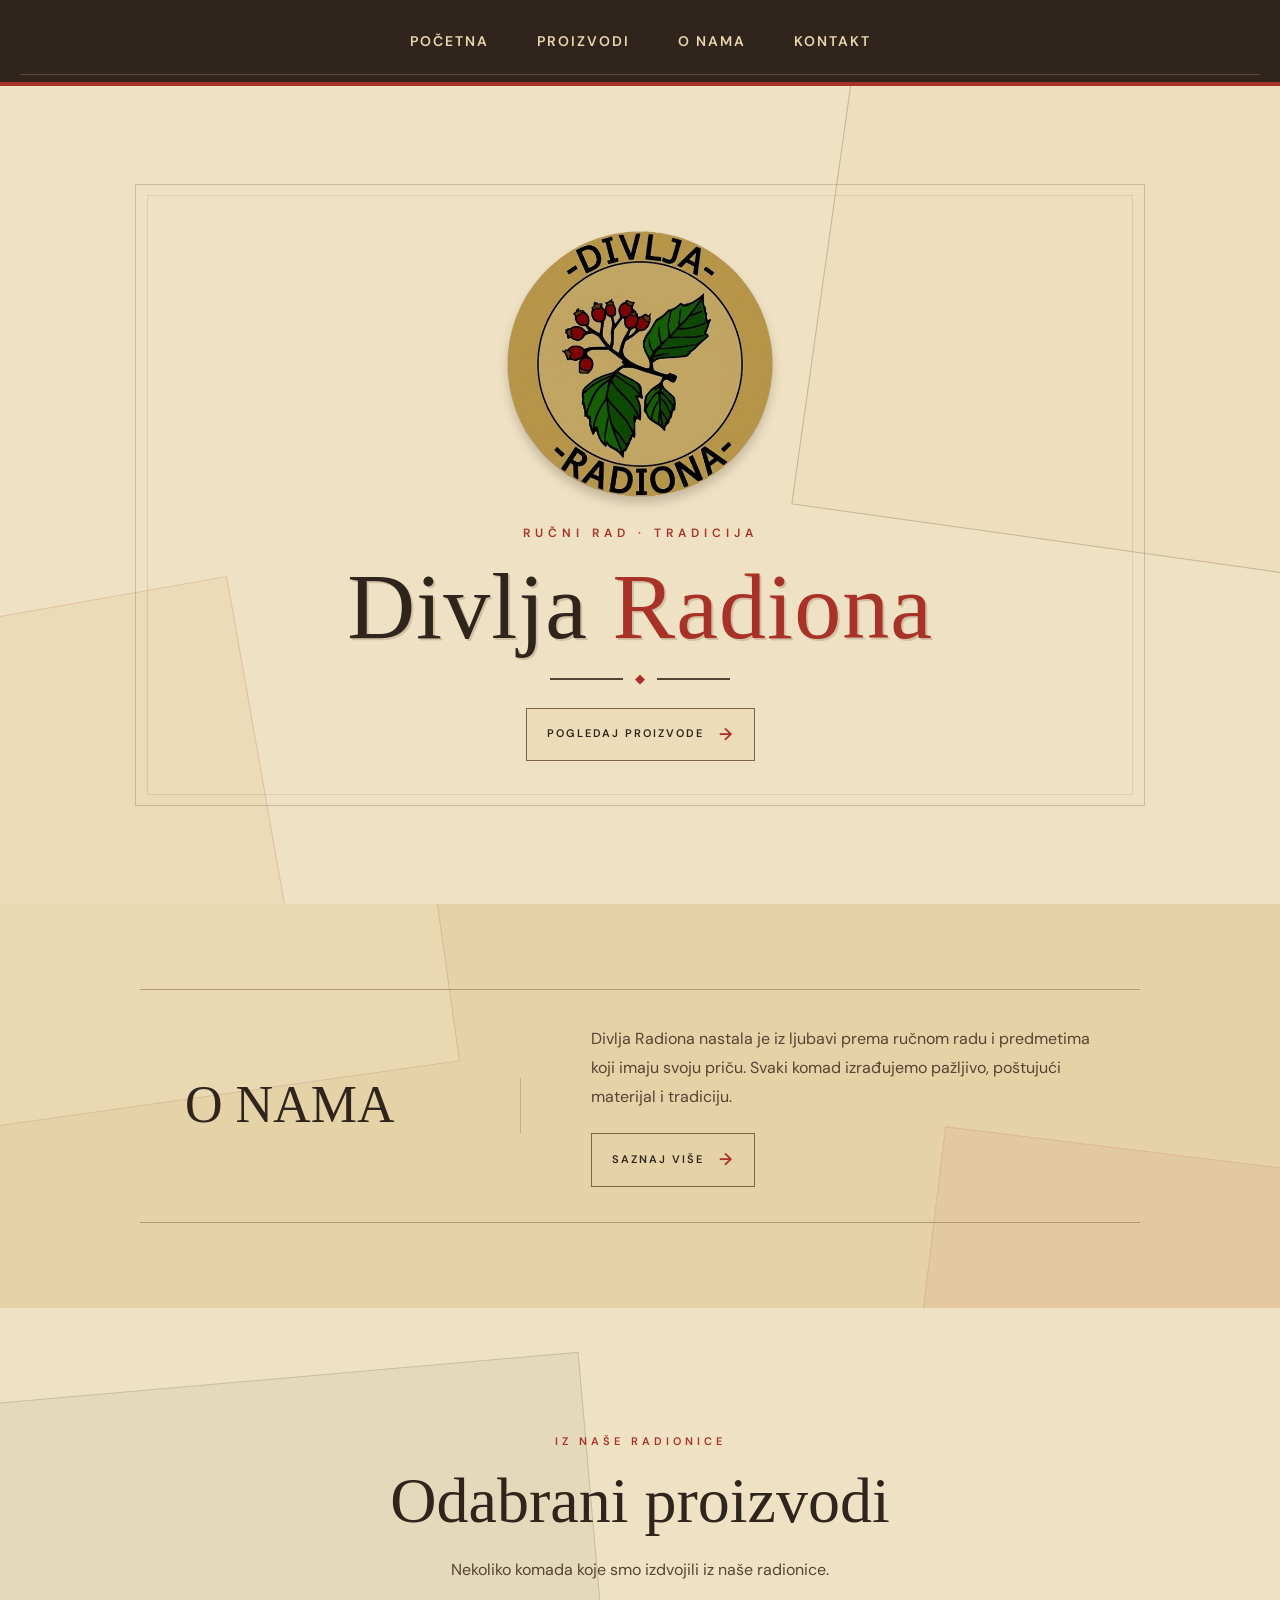
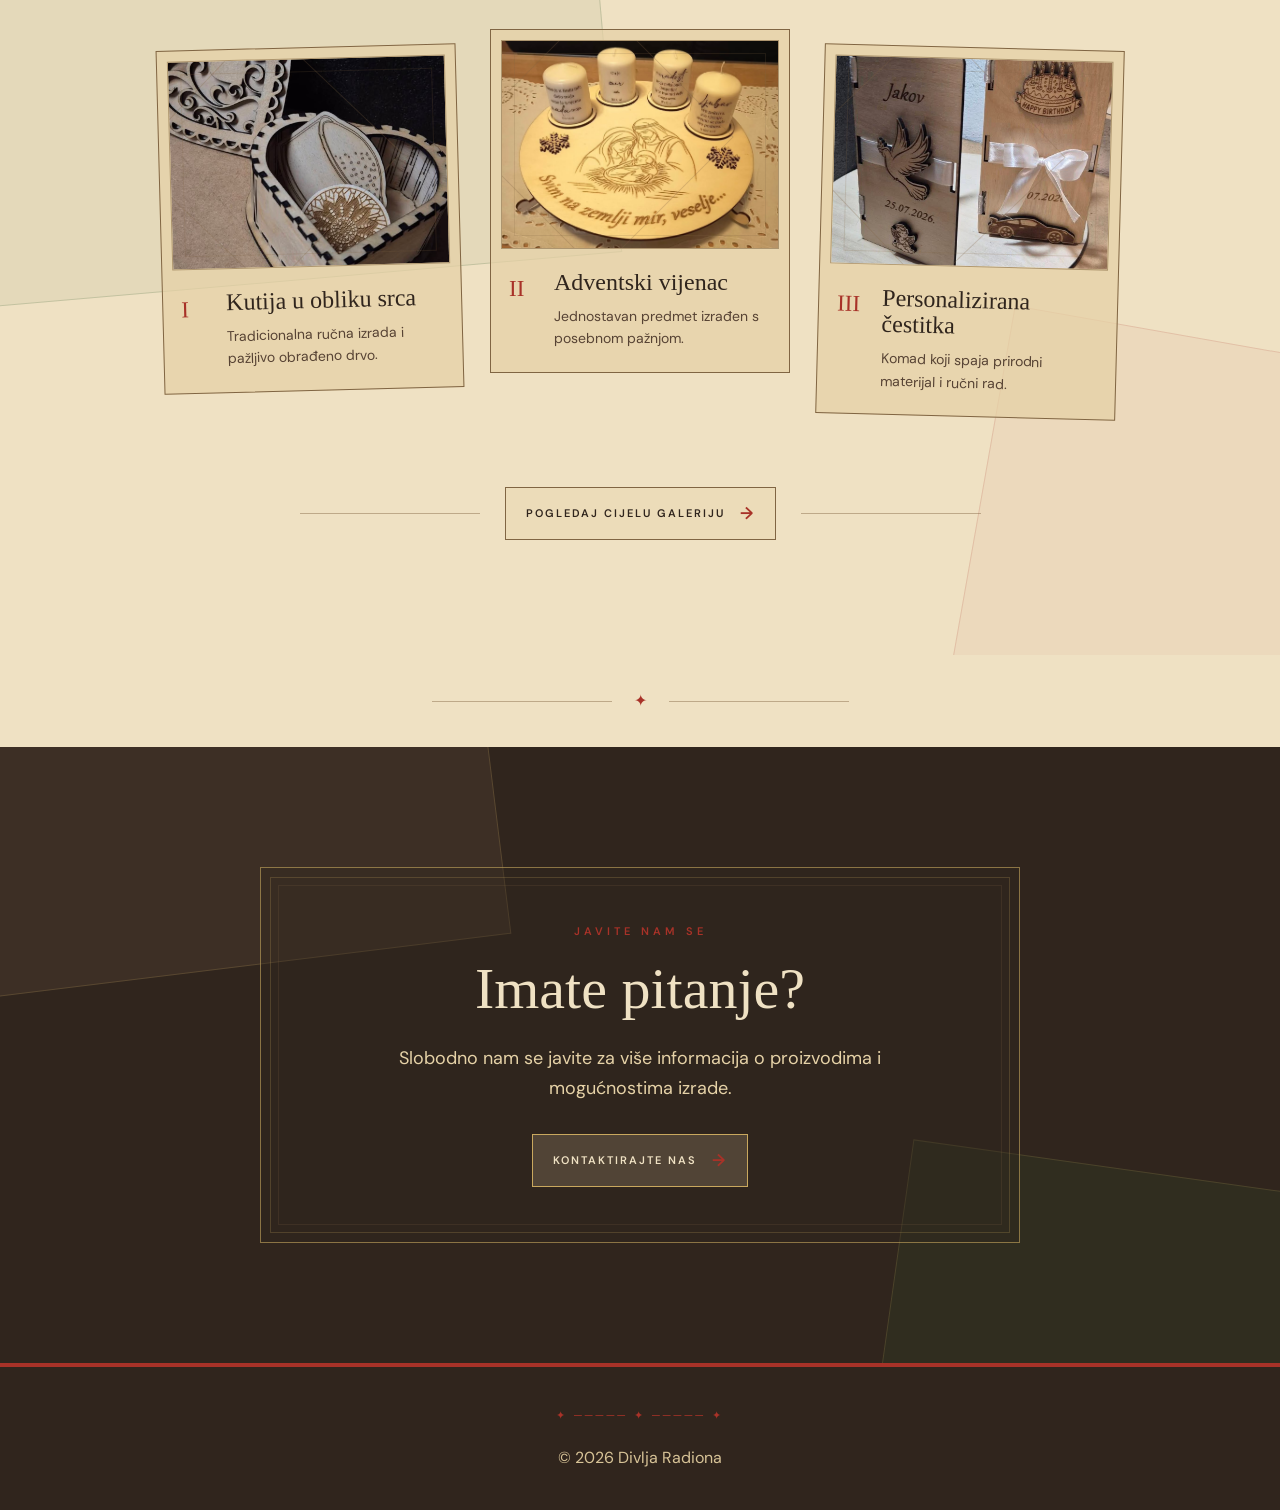
==== index.html @ 83c1707a "Initial commit" ====
<!DOCTYPE html>
<html lang="hr">

<head>
    <meta charset="UTF-8">
    <meta name="viewport" content="width=device-width, initial-scale=1.0">

    <meta name="description" content="Divlja Radiona – ručno izrađeni proizvodi.">

    <link rel="icon" type="image/png" href="images/logo.png">

    <title>Divlja Radiona</title>

    <link rel="preconnect" href="https://fonts.googleapis.com">
    <link rel="preconnect" href="https://fonts.gstatic.com" crossorigin>

    <link href="https://fonts.googleapis.com/css2?family=DM+Sans:wght@400;500;600&family=IM+Fell+English+SC&display=swap" rel="stylesheet">

    <link rel="stylesheet" href="style.css">
</head>

<body>

    <header class="header">
        <div class="nav-container">
            <nav class="navigation">
                <a href="#pocetna">Početna</a>
                <a href="proizvodi.html">Proizvodi</a>
                <a href="o-nama.html">O nama</a>
                <a href="kontakt.html">Kontakt</a>
            </nav>
        </div>
    </header>

    <main>

        <section class="hero" id="pocetna">

            <div class="hero-content">

                <img src="images/logo.png" alt="Divlja Radiona" class="hero-logo">

                <p class="hero-subtitle">
                    RUČNI RAD · TRADICIJA
                </p>

                <h1>
                    Divlja <span>Radiona</span>
                </h1>

                <div class="hero-line"></div>

                <a href="proizvodi.html" class="hero-button">
                    Pogledaj proizvode
                </a>

            </div>

        </section>

        <section class="about-section" id="o-nama">

            <div class="about-inner">

                <div class="about-heading">

                    <h2>O NAMA</h2>

                </div>

                <div class="about-text">

                    <p>
                        Divlja Radiona nastala je iz ljubavi prema
                        ručnom radu i predmetima koji imaju
                        svoju priču. Svaki komad izrađujemo pažljivo,
                        poštujući materijal i tradiciju.
                    </p>

                    <a href="o-nama.html" class="about-button">
                        Saznaj više
                        <span>→</span>
                    </a>

                </div>

            </div>

        </section>

        <section class="products-section" id="proizvodi">

            <div class="products-inner">

                <div class="products-heading">

                    <p class="section-label">
                        IZ NAŠE RADIONICE
                    </p>

                    <h2>
                        Odabrani proizvodi
                    </h2>

                    <p class="products-intro">
                        Nekoliko komada koje smo izdvojili iz naše
                        radionice.
                    </p>

                </div>


                <div class="products-grid">


                    <article class="product-card">

                        <div class="product-image">

                            <img
                                src="images/proizvodi/Kutijasrce2.jpeg"
                                alt="Kutija u obliku srca"
                            >

                        </div>

                        <div class="product-info">

                            <span class="product-number">I</span>

                            <div>

                                <h3>
                                    Kutija u obliku srca
                                </h3>

                                <p>
                                    Tradicionalna ručna izrada
                                    i pažljivo obrađeno drvo.
                                </p>

                            </div>

                        </div>

                    </article>


                    <article class="product-card">

                        <div class="product-image">

                            <img
                                src="images/proizvodi/advent2.jpg"
                                alt="Adventski vijenac"
                            >

                        </div>

                        <div class="product-info">

                            <span class="product-number">II</span>

                            <div>

                                <h3>
                                    Adventski vijenac
                                </h3>

                                <p>
                                    Jednostavan predmet izrađen
                                    s posebnom pažnjom.
                                </p>

                            </div>

                        </div>

                    </article>


                    <article class="product-card">

                        <div class="product-image">

                            <img
                                src="images/proizvodi/čestitke.jpeg"
                                alt="Personalizirana čestitka"
                            >

                        </div>

                        <div class="product-info">

                            <span class="product-number">III</span>

                            <div>

                                <h3>
                                    Personalizirana čestitka
                                </h3>

                                <p>
                                    Komad koji spaja prirodni
                                    materijal i ručni rad.
                                </p>

                            </div>

                        </div>

                    </article>


                </div>


                <div class="products-footer">

                    <div class="products-footer-line"></div>

                    <a href="proizvodi.html" class="gallery-button">
                        Pogledaj cijelu galeriju
                        <span>→</span>
                    </a>

                    <div class="products-footer-line"></div>

                </div>

            </div>

        </section>

        <div class="section-divider">

            <span class="divider-line"></span>

            <span class="divider-symbol">✦</span>

            <span class="divider-line"></span>

        </div>


        <section class="contact-section" id="kontakt">

            <div class="contact-content">

                <p class="section-label">
                    JAVITE NAM SE
                </p>

                <h2>
                    Imate pitanje?
                </h2>

                <p>
                    Slobodno nam se javite za više informacija
                    o proizvodima i mogućnostima izrade.
                </p>

                <a href="kontakt.html" class="contact-button">
                    Kontaktirajte nas
                </a>

            </div>

        </section>

    </main>

    <footer class="footer">

        <p>
            © 2026 Divlja Radiona
        </p>

    </footer>

</body>
</html>
---- style.css ----
:root {
    --cream: #efe1c3;
    --paper: #e6d2a7;
    --gold: #c9a85e;

    --brown: #30251d;
    --brown-light: #574334;

    --red: #a83228;
    --red-dark: #7f241e;

    --green: #315b2c;
    --green-dark: #203d1d;

    --line: #806543;
}

* {
    margin: 0;
    padding: 0;
    box-sizing: border-box;
}

html {
    scroll-behavior: smooth;
}

body {
    font-family: "DM Sans", sans-serif;
    color: var(--brown);
    background-color: var(--cream);
    line-height: 1.6;
    overflow-x: hidden;
}

.header {
    background-color: var(--brown);
    border-bottom: 4px solid var(--red);
    position: relative;
    z-index: 10;
}

.header::after {
    content: "";
    position: absolute;
    left: 20px;
    right: 20px;
    bottom: 7px;
    height: 1px;
    background-color: #8b704d;
    opacity: 0.5;
}

.nav-container {
    max-width: 1200px;
    min-height: 82px;
    margin: 0 auto;
    padding: 0 30px;

    display: flex;
    justify-content: center;
    align-items: center;
}

.navigation {
    display: flex;
    align-items: center;
    justify-content: center;
    gap: 48px;
}

.navigation a {
    color: #ead7ad;
    text-decoration: none;
    font-size: 14px;
    font-weight: 600;
    letter-spacing: 2px;
    text-transform: uppercase;
    transition: 0.25s ease;
}

.navigation a:hover {
    color: #c94739;
}

.hero {
    min-height: calc(100vh - 82px);
    padding: 80px 25px;

    display: flex;
    align-items: center;
    justify-content: center;
    text-align: center;

    position: relative;
    overflow: hidden;
    background-color: var(--cream);
}

.hero::before {
    content: "";
    position: absolute;
    width: 720px;
    height: 720px;
    border: 1px solid rgba(128, 101, 67, 0.35);
    transform: rotate(8deg);
    right: -280px;
    top: -250px;
    background-color: rgba(230, 210, 167, 0.22);
    pointer-events: none;
}

.hero::after {
    content: "";
    position: absolute;
    width: 580px;
    height: 580px;
    border: 1px solid rgba(168, 50, 40, 0.16);
    transform: rotate(-10deg);
    left: -300px;
    bottom: -300px;
    background-color: rgba(201, 168, 94, 0.10);
    pointer-events: none;
}

.hero-content {
    width: 100%;
    max-width: 850px;

    display: flex;
    flex-direction: column;
    align-items: center;

    position: relative;
    z-index: 2;
}

.hero-content::before {
    content: "";
    position: absolute;
    inset: -45px -80px;
    border: 1px solid rgba(128, 101, 67, 0.30);
    pointer-events: none;
}

.hero-content::after {
    content: "";
    position: absolute;
    inset: -34px -68px;
    border: 1px solid rgba(128, 101, 67, 0.16);
    pointer-events: none;
}

.hero-logo {
    width: 270px;
    height: 270px;
    object-fit: contain;
    margin-bottom: 25px;

    filter: drop-shadow(0 7px 5px rgba(48, 37, 29, 0.20));
    transition: transform 0.3s ease;
}

.hero-logo:hover {
    transform: scale(1.025) rotate(-1deg);
}

.hero-subtitle {
    color: var(--red);
    font-size: 12px;
    font-weight: 600;
    letter-spacing: 5px;
    margin-bottom: 15px;
}

.hero h1 {
    font-family: "IM Fell English SC", serif;
    font-weight: 400;
    color: var(--brown);
    font-size: clamp(52px, 8vw, 94px);
    line-height: 1;
    margin-bottom: 25px;
    letter-spacing: 1px;

    text-shadow: 2px 2px 0 rgba(128, 101, 67, 0.25);
}

.hero h1 span {
    color: var(--red);
}

.hero-line {
    width: 180px;
    height: 2px;
    background-color: var(--brown-light);
    margin-bottom: 28px;
    position: relative;
}

.hero-line::before {
    content: "◆";
    position: absolute;
    left: 50%;
    top: 50%;
    transform: translate(-50%, -50%);
    background-color: var(--cream);
    padding: 0 12px;
    color: var(--red);
    font-size: 13px;
}

.hero-button {
    display: inline-flex;
    align-items: center;
    gap: 15px;
    padding: 12px 20px;

    background-color: rgba(230, 210, 167, 0.35);
    color: var(--brown);
    border: 1px solid var(--line);

    text-decoration: none;
    text-transform: uppercase;
    font-size: 11px;
    font-weight: 600;
    letter-spacing: 2px;

    transition: 0.25s ease;
}

.hero-button::after {
    content: "→";
    color: var(--red);
    font-size: 17px;
    transition: transform 0.25s ease;
}

.hero-button:hover {
    background-color: var(--green);
    border-color: var(--green);
    color: var(--cream);
}

.hero-button:hover::after {
    color: var(--cream);
    transform: translateX(4px);
}

.about-section {
    position: relative;
    padding: 85px 45px;
    overflow: hidden;
    background-color: var(--paper);
}

.about-section::before {
    content: "";
    position: absolute;
    width: 620px;
    height: 300px;
    left: -180px;
    top: -100px;
    transform: rotate(-8deg);
    background-color: rgba(239, 225, 195, 0.35);
    border: 1px solid rgba(128, 101, 67, 0.22);
    pointer-events: none;
}

.about-section::after {
    content: "";
    position: absolute;
    width: 500px;
    height: 250px;
    right: -150px;
    bottom: -100px;
    transform: rotate(7deg);
    background-color: rgba(168, 50, 40, 0.05);
    border: 1px solid rgba(168, 50, 40, 0.12);
    pointer-events: none;
}

.about-inner {
    max-width: 1000px;
    margin: 0 auto;

    display: grid;
    grid-template-columns: 0.8fr 1.2fr;
    gap: 70px;
    align-items: center;

    position: relative;
    z-index: 2;

    padding: 35px 45px;
    border-top: 1px solid rgba(128, 101, 67, 0.5);
    border-bottom: 1px solid rgba(128, 101, 67, 0.5);
}

.about-heading {
    position: relative;
    padding-right: 35px;
    border-right: 1px solid rgba(128, 101, 67, 0.35);
}

.about-heading h2 {
    font-family: "IM Fell English SC", serif;
    font-size: clamp(38px, 5vw, 52px);
    font-weight: 400;
    line-height: 1.05;
    color: var(--brown);
}

.about-text {
    max-width: 620px;
}

.about-text p {
    color: var(--brown-light);
    font-size: 16px;
    line-height: 1.8;
    margin-bottom: 22px;
}

.about-button {
    display: inline-flex;
    align-items: center;
    gap: 15px;
    padding: 12px 20px;

    background-color: rgba(230, 210, 167, 0.35);
    color: var(--brown);
    border: 1px solid var(--line);

    text-decoration: none;
    text-transform: uppercase;
    font-size: 11px;
    font-weight: 600;
    letter-spacing: 2px;

    transition: 0.25s ease;
}

.about-button span {
    color: var(--red);
    font-size: 17px;
    transition: transform 0.25s ease;
}

.about-button:hover {
    background-color: var(--green);
    border-color: var(--green);
    color: var(--cream);
}

.about-button:hover span {
    color: var(--cream);
    transform: translateX(4px);
}

.products-section {
    position: relative;
    overflow: hidden;
    padding: 125px 45px 115px;
    background-color: var(--cream);
}

.products-section::before {
    content: "";
    position: absolute;
    width: 850px;
    height: 500px;
    background-color: rgba(49, 91, 44, 0.06);
    border: 1px solid rgba(49, 91, 44, 0.18);
    transform: rotate(-5deg);
    top: 80px;
    left: -250px;
    pointer-events: none;
}

.products-section::after {
    content: "";
    position: absolute;
    width: 600px;
    height: 600px;
    background-color: rgba(168, 50, 40, 0.045);
    border: 1px solid rgba(168, 50, 40, 0.15);
    transform: rotate(10deg);
    right: -280px;
    bottom: -300px;
    pointer-events: none;
}

.products-inner {
    max-width: 1120px;
    margin: 0 auto;
    position: relative;
    z-index: 2;
}

.products-heading {
    text-align: center;
    max-width: 650px;
    margin: 0 auto 65px;
}

.products-heading .section-label {
    color: var(--red);
    font-size: 11px;
    font-weight: 600;
    letter-spacing: 4px;
    margin-bottom: 16px;
}

.products-heading h2 {
    font-family: "IM Fell English SC", serif;
    font-weight: 400;
    color: var(--brown);
    font-size: clamp(42px, 6vw, 64px);
    line-height: 1.1;
}

.products-intro {
    color: var(--brown-light);
    margin-top: 20px;
    font-size: 16px;
}

.products-grid {
    width: 100%;
    max-width: 960px;
    margin: 0 auto;

    display: grid;
    grid-template-columns: repeat(3, minmax(0, 1fr));
    gap: 30px;
    align-items: start;
}

.product-card {
    position: relative;
    width: 100%;
    min-width: 0;
    padding: 10px;

    background-color: rgba(230, 210, 167, 0.72);
    border: 1px solid var(--line);

    transition: transform 0.3s ease, box-shadow 0.3s ease;
}

.product-card:nth-child(1) {
    transform: rotate(-1.5deg);
}

.product-card:nth-child(2) {
    transform: translateY(-18px);
}

.product-card:nth-child(3) {
    transform: rotate(1.5deg);
}

.product-image {
    position: relative;
    width: 100%;
    aspect-ratio: 4 / 3;
    overflow: hidden;

    background-color: var(--paper);
    border: 1px solid rgba(128, 101, 67, 0.55);
}

.product-image img {
    position: absolute;
    inset: 0;

    display: block;
    width: 100%;
    height: 100%;

    object-fit: cover;
    object-position: center;

    transition: transform 0.5s ease;
}


.product-image::before {
    content: "";
    position: absolute;
    z-index: 1;

    width: 190px;
    height: 190px;

    border: 1px solid rgba(128, 101, 67, 0.25);
    transform: rotate(45deg);

    pointer-events: none;
}

.product-image::after {
    content: "";
    position: absolute;
    z-index: 2;

    inset: 12px;

    border: 1px solid rgba(128, 101, 67, 0.18);

    pointer-events: none;
}

.product-info {
    display: grid;
    grid-template-columns: 35px minmax(0, 1fr);
    gap: 10px;
    padding: 20px 8px 12px;
}

.product-number {
    font-family: "IM Fell English SC", serif;
    color: var(--red);
    font-size: 23px;
    padding-top: 2px;
}

.product-info h3 {
    font-family: "IM Fell English SC", serif;
    font-size: clamp(19px, 2vw, 24px);
    font-weight: 400;
    line-height: 1.1;
    color: var(--brown);
    margin-bottom: 10px;
}

.product-info p {
    font-size: 14px;
    color: var(--brown-light);
    line-height: 1.6;
}

@media (hover: hover) {

    .product-card:hover {
        transform: translateY(-8px) rotate(0deg);

        box-shadow: 8px 8px 0 rgba(48, 37, 29, 0.13);
    }

    .product-card:hover .product-image img {
        transform: scale(1.04);
    }
}

.products-footer {
    display: flex;
    align-items: center;
    justify-content: center;
    gap: 25px;
    margin-top: 70px;
}

.products-footer-line {
    height: 1px;
    flex: 1;
    max-width: 180px;
    background-color: var(--line);
    opacity: 0.45;
}

.gallery-button {
    display: inline-flex;
    align-items: center;
    gap: 15px;
    padding: 12px 20px;

    background-color: rgba(230, 210, 167, 0.35);
    color: var(--brown);
    border: 1px solid var(--line);

    text-decoration: none;
    text-transform: uppercase;
    font-size: 11px;
    font-weight: 600;
    letter-spacing: 2px;

    transition: 0.25s ease;
}

.gallery-button span {
    color: var(--red);
    font-size: 17px;
    transition: transform 0.25s ease;
}

.gallery-button:hover {
    background-color: var(--green);
    border-color: var(--green);
    color: var(--cream);
}

.gallery-button:hover span {
    color: var(--cream);
    transform: translateX(4px);
}

.section-divider {
    width: 100%;
    padding: 38px 30px;

    display: flex;
    align-items: center;
    justify-content: center;
    gap: 22px;

    background-color: var(--cream);
}

.divider-line {
    width: min(180px, 20vw);
    height: 1px;
    background-color: var(--line);
    opacity: 0.45;
}

.divider-symbol {
    color: var(--red);
    font-size: 16px;
    line-height: 1;
}

.contact-section {
    position: relative;
    width: 100%;
    margin: 0;
    padding: 120px 45px;

    text-align: center;
    background-color: var(--brown);
    overflow: hidden;
}

.contact-section::before {
    content: "";
    position: absolute;
    width: 720px;
    height: 360px;
    left: -230px;
    top: -130px;
    transform: rotate(-7deg);

    background-color: rgba(87, 67, 52, 0.35);
    border: 1px solid rgba(201, 168, 94, 0.20);
    pointer-events: none;
}

.contact-section::after {
    content: "";
    position: absolute;
    width: 620px;
    height: 320px;
    right: -230px;
    bottom: -140px;
    transform: rotate(8deg);

    background-color: rgba(49, 91, 44, 0.14);
    border: 1px solid rgba(201, 168, 94, 0.18);
    pointer-events: none;
}

.contact-content {
    max-width: 760px;
    margin: 0 auto;
    padding: 55px 45px;

    position: relative;
    z-index: 2;

    border: 1px solid rgba(201, 168, 94, 0.60);
    background-color: rgba(48, 37, 29, 0.35);
}

.contact-content::before {
    content: "";
    position: absolute;
    inset: 9px;
    border: 1px solid rgba(201, 168, 94, 0.22);
    pointer-events: none;
}

.contact-content::after {
    content: "";
    position: absolute;
    inset: 17px;
    border: 1px solid rgba(128, 101, 67, 0.18);
    pointer-events: none;
}

.contact-section .section-label {
    position: relative;
    z-index: 2;

    color: var(--red);
    font-size: 11px;
    font-weight: 600;
    letter-spacing: 4px;
    margin-bottom: 15px;
}

.contact-content h2 {
    position: relative;
    z-index: 2;

    font-family: "IM Fell English SC", serif;
    font-weight: 400;
    color: var(--cream);
    font-size: clamp(40px, 5vw, 58px);
    line-height: 1.15;
    margin-bottom: 20px;
}

.contact-content p:not(.section-label) {
    position: relative;
    z-index: 2;

    color: var(--paper);
    font-size: 18px;
    line-height: 1.7;

    max-width: 560px;
    margin: 20px auto 30px;
}

.contact-button {
    position: relative;
    z-index: 3;

    display: inline-flex;
    align-items: center;
    gap: 15px;
    padding: 12px 20px;

    background-color: rgba(230, 210, 167, 0.18);
    color: var(--cream);
    border: 1px solid var(--gold);

    text-decoration: none;
    text-transform: uppercase;
    font-size: 11px;
    font-weight: 600;
    letter-spacing: 2px;

    transition: 0.25s ease;
}

.contact-button::after {
    content: "→";
    color: var(--red);
    font-size: 17px;
    transition: transform 0.25s ease;
}

.contact-button:hover {
    background-color: var(--green);
    border-color: var(--green);
    color: var(--cream);
}

.contact-button:hover::after {
    color: var(--cream);
    transform: translateX(4px);
}

.footer {
    background-color: var(--brown);
    color: #d7c397;
    text-align: center;
    padding: 40px 20px;
    border-top: 4px solid var(--red);
    position: relative;
}

.footer::before {
    content: "✦  ─────  ✦  ─────  ✦";
    display: block;
    color: var(--red);
    font-size: 11px;
    letter-spacing: 3px;
    margin-bottom: 20px;
}

.footer p + p {
    margin-top: 5px;
    font-size: 13px;
    color: #a9957b;
}


@media (max-width: 900px) {

    .about-inner {
        grid-template-columns: 1fr;
        gap: 30px;
        padding: 30px;
    }

    .about-heading {
        padding-right: 0;
        padding-bottom: 20px;

        border-right: none;
        border-bottom: 1px solid rgba(128, 101, 67, 0.35);
    }

    .products-grid {
        grid-template-columns: repeat(2, minmax(0, 1fr));
        max-width: 650px;
    }

    .product-card:nth-child(2) {
        transform: translateY(0);
    }
}

@media (max-width: 600px) {

    .nav-container {
        min-height: auto;
        padding: 18px 15px;
    }

    .navigation {
        gap: 14px 18px;
        flex-wrap: wrap;
    }

    .navigation a {
        font-size: 12px;
        letter-spacing: 1px;
    }

    .hero {
        min-height: calc(100vh - 110px);
        padding: 55px 20px;
    }

    .hero-content::before {
        inset: -20px;
    }

    .hero-content::after {
        inset: -12px;
    }

    .hero-logo {
        width: 190px;
        height: 190px;
    }

    .hero-subtitle {
        font-size: 10px;
        letter-spacing: 3px;
    }

    .hero h1 {
        font-size: clamp(42px, 13vw, 64px);
    }

    .about-section {
        padding: 65px 25px;
    }

    .about-inner {
        padding: 25px 20px;
        gap: 25px;
    }

    .about-heading h2 {
        font-size: 40px;
    }

    .about-text p {
        font-size: 15px;
        line-height: 1.7;
    }

    .products-section {
        padding: 85px 20px 80px;
    }

    .products-heading {
        margin-bottom: 45px;
    }

    .products-heading h2 {
        font-size: clamp(38px, 10vw, 48px);
    }

    .products-intro {
        font-size: 14px;
    }

    .products-grid {
        grid-template-columns: minmax(0, 1fr);
        width: 88%;
        max-width: 380px;
        margin: 0 auto;
        gap: 30px;
    }

    .product-card {
        width: 100%;
        padding: 9px;
    }

    .product-card:nth-child(1) {
        transform: rotate(-1.5deg);
    }

    .product-card:nth-child(2) {
        transform: rotate(1.5deg);
    }

    .product-card:nth-child(3) {
        transform: rotate(-1.5deg);
    }

    .product-image {
        width: 100%;
        aspect-ratio: 4 / 3;
    }

    .product-image img {
        object-fit: cover;
        object-position: center;
    }

    .product-info {
        grid-template-columns: 35px minmax(0, 1fr);
        gap: 9px;
        padding: 16px 8px 10px;
    }

    .product-info h3 {
        font-size: 21px;
    }

    .product-info p {
        font-size: 13px;
    }

    .products-footer {
        gap: 10px;
        margin-top: 50px;
    }

    .products-footer-line {
        display: none;
    }

    .gallery-button {
        width: 100%;
        justify-content: center;
        text-align: center;
    }

    .section-divider {
        padding: 28px 20px;
        gap: 15px;
    }

    .divider-line {
        width: 70px;
    }

    .contact-section {
        padding: 85px 25px;
    }

    .contact-content {
        padding: 45px 25px;
    }

    .contact-content p:not(.section-label) {
        font-size: 16px;
    }

    .footer {
        padding: 35px 20px;
    }
}

@media (max-width: 380px) {

    .products-grid {
        width: 85%;
        gap: 25px;
    }

    .product-info h3 {
        font-size: 19px;
    }

    .product-card {
        padding: 7px;
    }

    .products-section {
        padding-left: 15px;
        padding-right: 15px;
    }
}
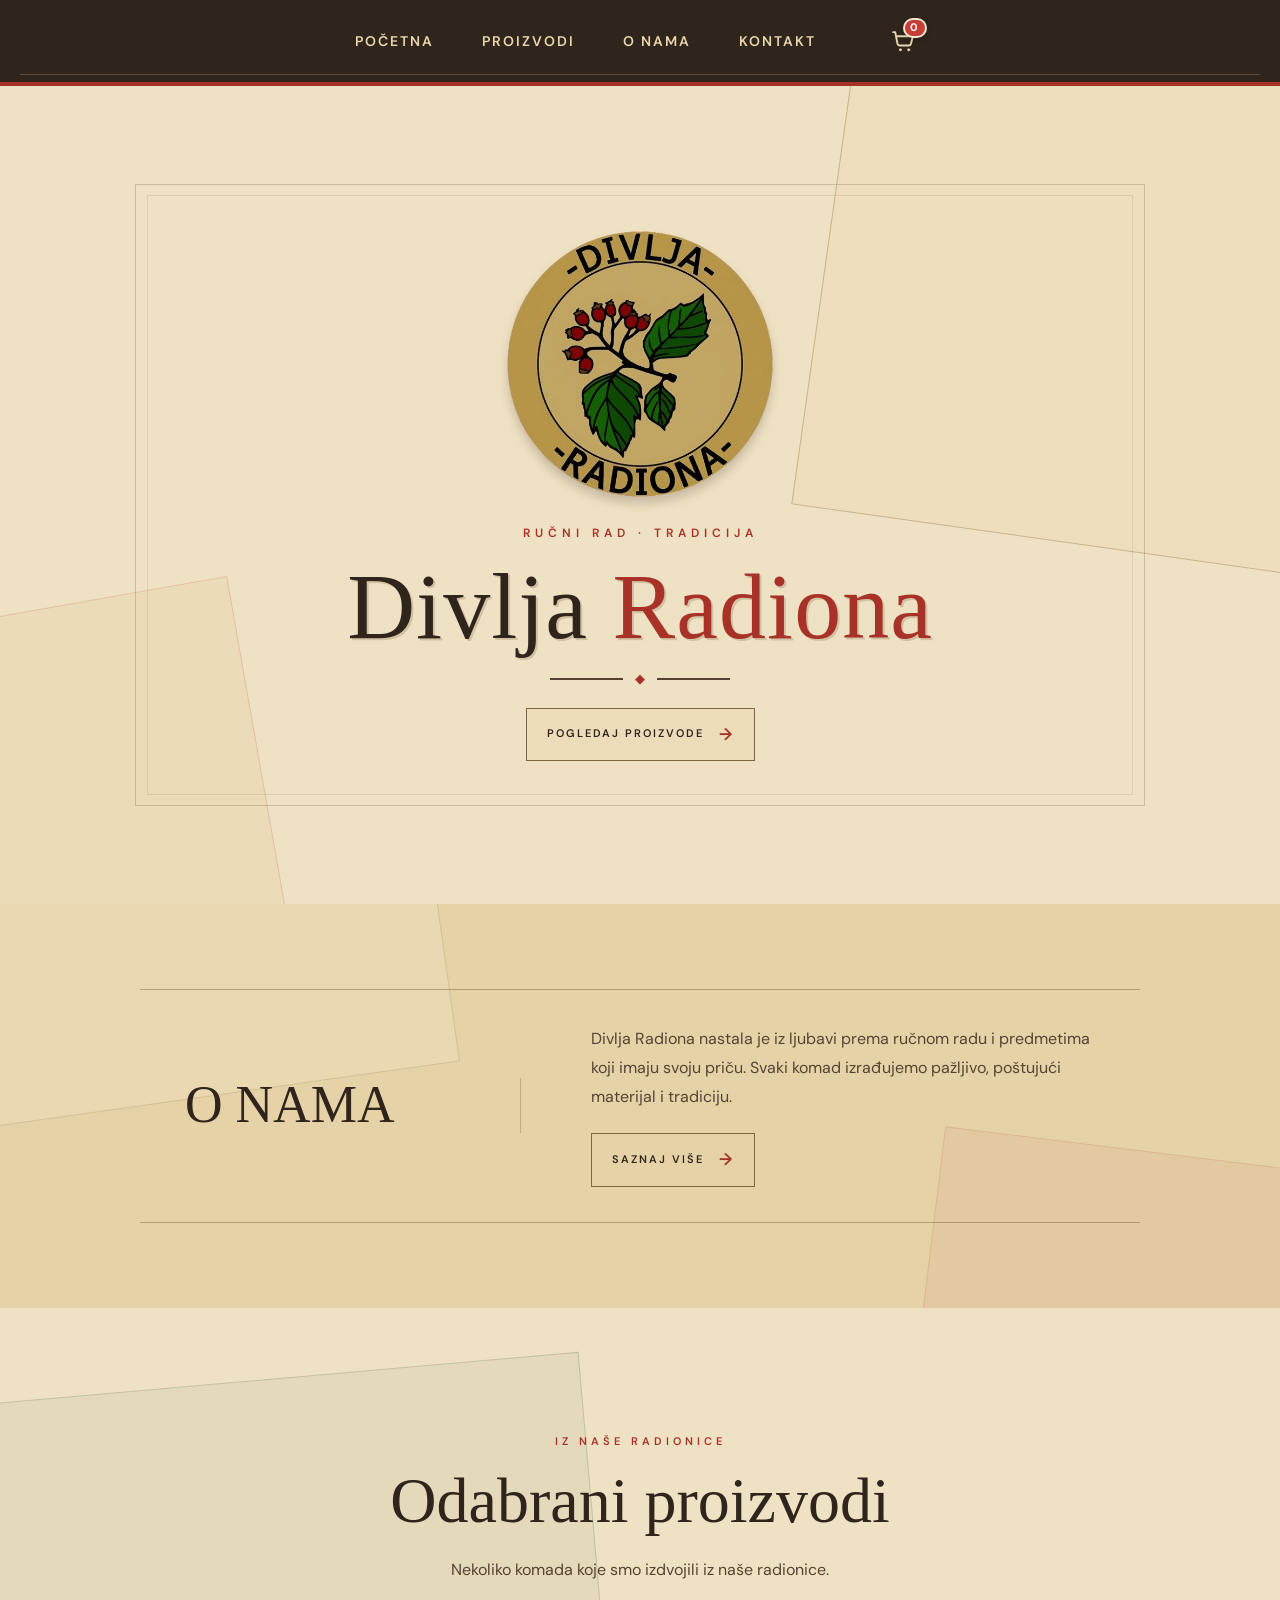
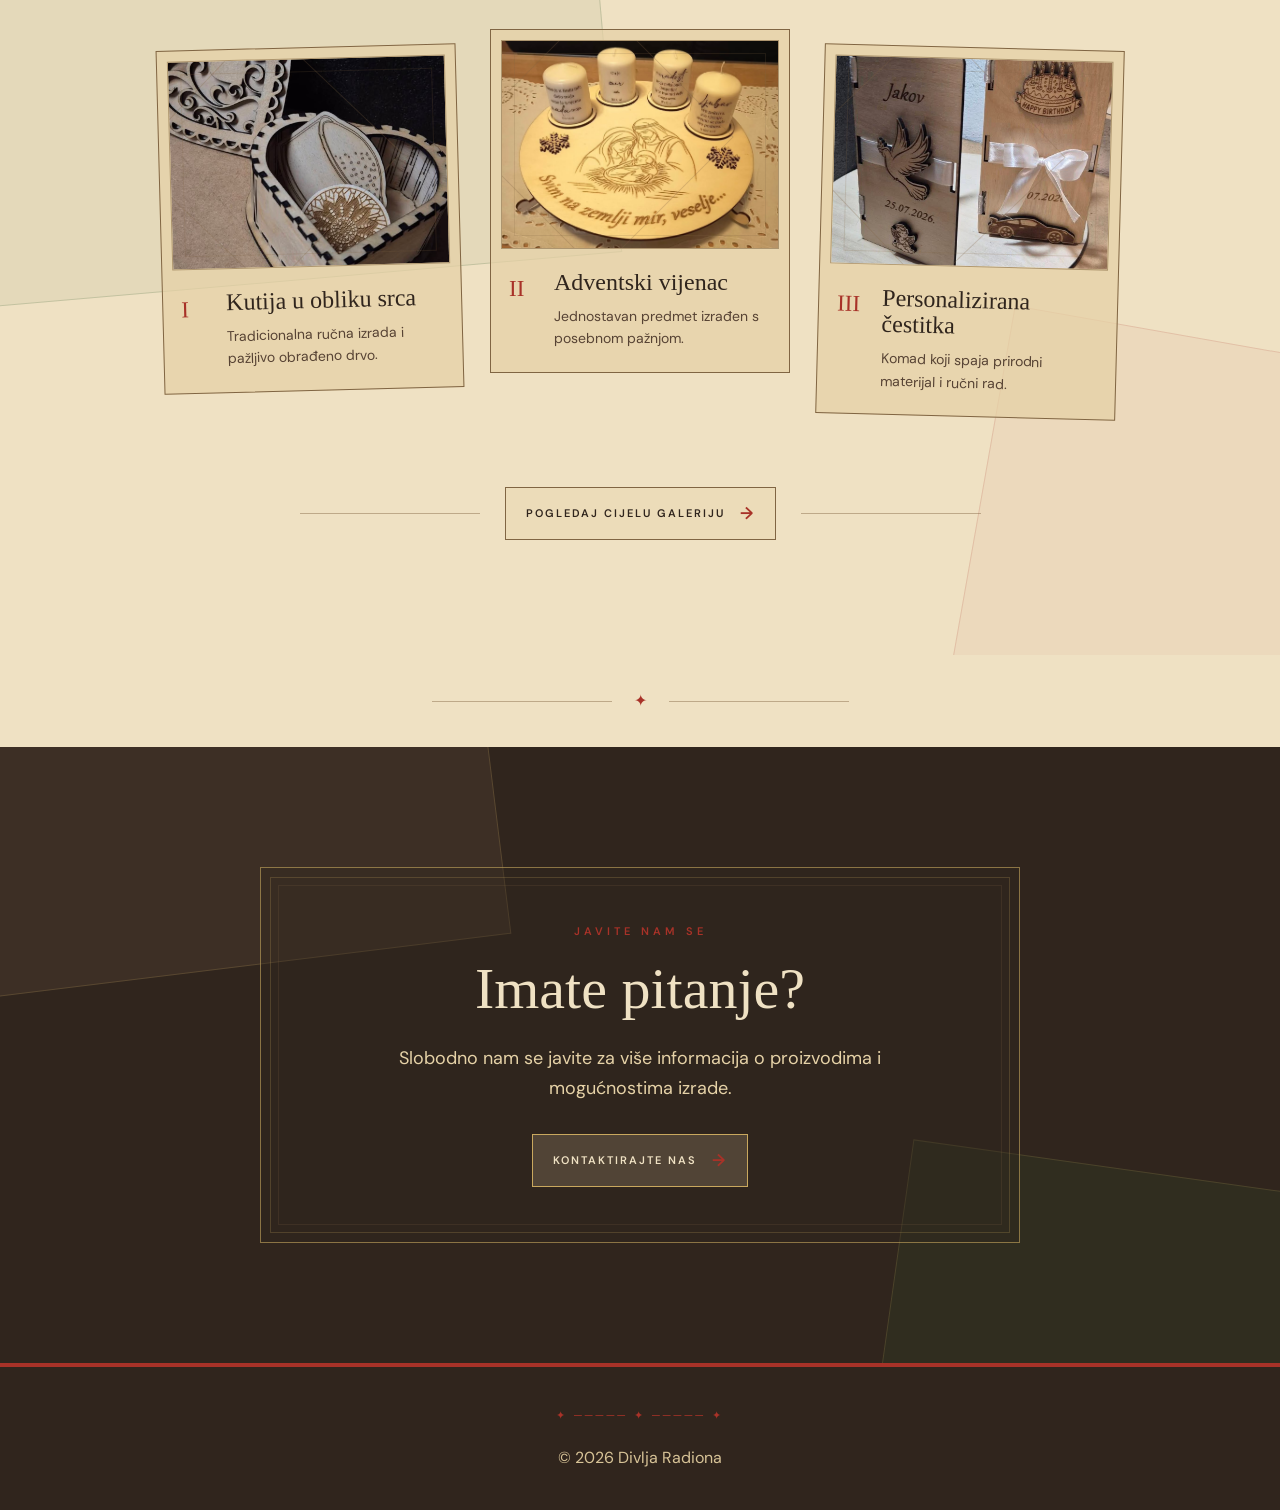
==== commit 4def033f: "Add a shopping cart" ====
--- a/index.html
+++ b/index.html
@@ -3,12 +3,15 @@
 <html lang="hr">
 
 <head>
+    <meta name="google-site-verification" content="1KBafMCYCl9Ikzpx43Br2Jm6blo0UZtYifGV9FxXc7Y" />
     <meta charset="UTF-8">
     <meta name="viewport" content="width=device-width, initial-scale=1.0">
 
     <meta name="description" content="Divlja Radiona – ručno izrađeni proizvodi.">
 
     <link rel="icon" type="image/png" href="images/logo.png">
+
+    <link rel="canonical" href="https://www.divljaradiona.com/">
 
     <title>Divlja Radiona</title>
 
@@ -25,10 +28,23 @@
     <header class="header">
         <div class="nav-container">
             <nav class="navigation">
-                <a href="#pocetna">Početna</a>
+                <a href="index.html">Početna</a>
                 <a href="proizvodi.html">Proizvodi</a>
                 <a href="o-nama.html">O nama</a>
                 <a href="kontakt.html">Kontakt</a>
+
+                <a href="kosarica.html" class="cart-nav-link" aria-label="Otvori košaricu">
+                    <icon-placeholder></icon-placeholder>
+                    <svg viewBox="0 0 24 24" aria-hidden="true">
+                        <path d="M3 3h2l2.2 11.2a2 2 0 0 0 2 1.6h8.9a2 2 0 0 0 2-1.6L22 7H6"
+                            fill="none" stroke="currentColor" stroke-width="1.8"
+                            stroke-linecap="round" stroke-linejoin="round"/>
+                        <circle cx="10" cy="20" r="1.4" fill="currentColor"/>
+                        <circle cx="18" cy="20" r="1.4" fill="currentColor"/>
+                    </svg>
+
+                    <span id="cartCount" class="cart-count" hidden>0</span>
+                </a>
             </nav>
         </div>
     </header>
@@ -279,5 +295,7 @@
 
     </footer>
 
+    <script src="kosarica-zajednicko.js"></script>
+
 </body>
 </html>
--- a/style.css
+++ b/style.css
@@ -1012,3 +1012,79 @@
         padding-right: 15px;
     }
 }
+
+::selection {
+    background-color: #a67c52; 
+    color: #1e1712; 
+}
+
+::-moz-selection {
+    background-color: #a67c52;
+    color: #1e1712;
+}
+
+.cart-nav-link {
+    position: relative;
+    display: flex;
+    align-items: center;
+    justify-content: center;
+    width: 46px;
+    height: 46px;
+    margin-left: 15px;
+    color: #4b3024;
+    text-decoration: none;
+    border-radius: 50%;
+    transition: all 0.3s ease;
+}
+
+.cart-nav-link svg {
+    width: 25px;
+    height: 25px;
+    transition: transform 0.3s ease;
+}
+
+.cart-nav-link:hover {
+    background: rgba(166, 124, 82, 0.15);
+    color: #a34b35;
+}
+
+.cart-nav-link:hover svg {
+    transform: translateY(-2px);
+}
+
+.cart-count {
+    position: absolute;
+    top: 0;
+    right: -2px;
+    min-width: 20px;
+    height: 20px;
+    padding: 0 5px;
+    display: flex;
+    align-items: center;
+    justify-content: center;
+    background: #c83d35;
+    color: white;
+    font-family: 'DM Sans', sans-serif;
+    font-size: 11px;
+    font-weight: 700;
+    border: 2px solid #f3e6d1;
+    border-radius: 50px;
+    box-shadow: 0 2px 6px rgba(0, 0, 0, 0.15);
+}
+
+.cart-nav-link:hover .cart-count {
+    background: #a82d28;
+}
+
+@media (max-width: 768px) {
+    .cart-nav-link {
+        width: 42px;
+        height: 42px;
+        margin-left: 8px;
+    }
+
+    .cart-nav-link svg {
+        width: 23px;
+        height: 23px;
+    }
+}
